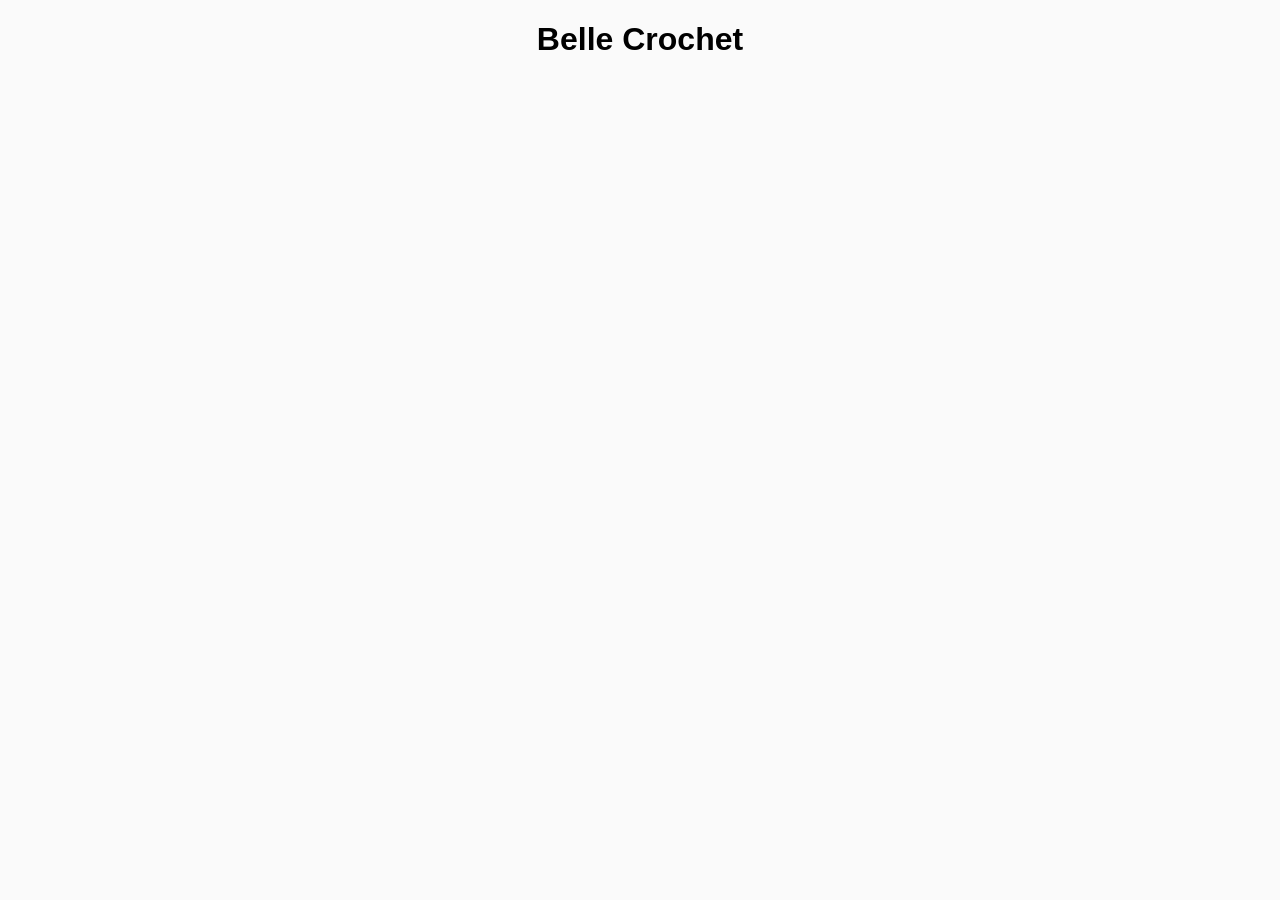
==== index.html @ a5067433 "Create index.html" ====
<!DOCTYPE html>
<html>
<head>
  <meta charset="UTF-8">
  <title>Belle Crochet</title>
  <style>
    body {
      font-family: Arial;
      margin: 20px;
      background: #fafafa;
    }
    h1 {
      text-align: center;
    }
    .product {
      border: 1px solid #ddd;
      padding: 10px;
      margin: 10px;
      background: white;
      border-radius: 8px;
      width: 250px;
      display: inline-block;
      vertical-align: top;
    }
    img {
      width: 100%;
      border-radius: 8px;
    }
    .category {
      font-size: 12px;
      color: gray;
    }
  </style>
</head>

<body>

<h1>Belle Crochet</h1>

<div id="products"></div>

<script>
fetch('products.json')
  .then(res => res.json())
  .then(data => {
    const container = document.getElementById('products');

    data.products.forEach(p => {
      const div = document.createElement('div');
      div.className = 'product';

      div.innerHTML = `
        <img src="images/${p.image}">
        <h3>${p.name}</h3>
        <p>${p.price}</p>
        <p class="category">${p.categories.join(', ')}</p>
      `;

      container.appendChild(div);
    });
  });
</script>

</body>
</html>
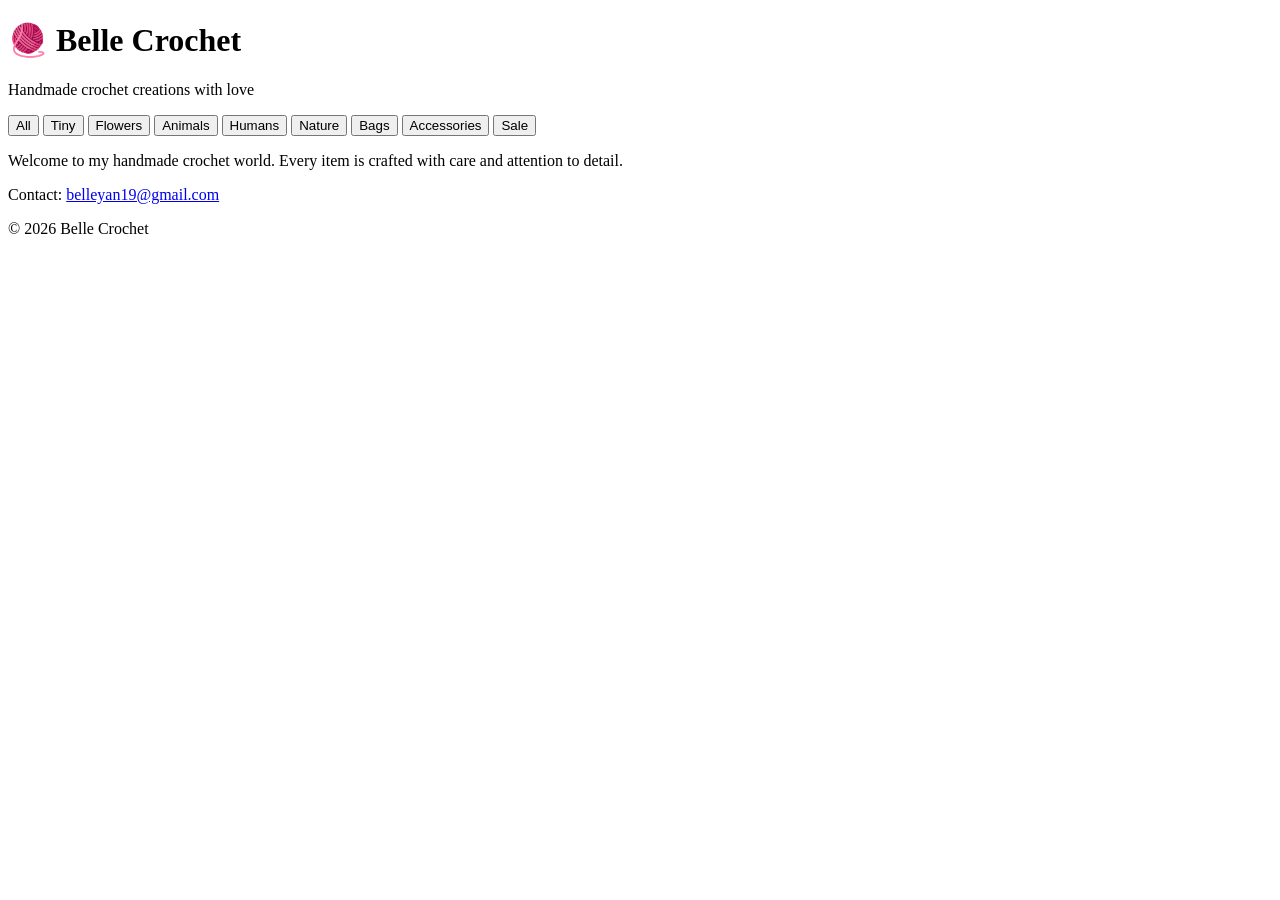
==== commit 42f3c4f3: "Update index.html" ====
--- a/index.html
+++ b/index.html
@@ -1,65 +1,45 @@
 <!DOCTYPE html>
-<html>
+<html lang="en">
 <head>
   <meta charset="UTF-8">
+  <meta name="viewport" content="width=device-width, initial-scale=1.0">
   <title>Belle Crochet</title>
-  <style>
-    body {
-      font-family: Arial;
-      margin: 20px;
-      background: #fafafa;
-    }
-    h1 {
-      text-align: center;
-    }
-    .product {
-      border: 1px solid #ddd;
-      padding: 10px;
-      margin: 10px;
-      background: white;
-      border-radius: 8px;
-      width: 250px;
-      display: inline-block;
-      vertical-align: top;
-    }
-    img {
-      width: 100%;
-      border-radius: 8px;
-    }
-    .category {
-      font-size: 12px;
-      color: gray;
-    }
-  </style>
+
+  <link rel="stylesheet" href="css/style.css">
 </head>
 
 <body>
 
-<h1>Belle Crochet</h1>
+<header class="header">
+  <h1>🧶 Belle Crochet</h1>
+  <p>Handmade crochet creations with love</p>
+</header>
 
-<div id="products"></div>
+<nav class="nav">
+  <button onclick="filterCategory('All')">All</button>
+  <button onclick="filterCategory('Tiny')">Tiny</button>
+  <button onclick="filterCategory('Flowers')">Flowers</button>
+  <button onclick="filterCategory('Animals')">Animals</button>
+  <button onclick="filterCategory('Humans')">Humans</button>
+  <button onclick="filterCategory('Nature')">Nature</button>
+  <button onclick="filterCategory('Bags')">Bags</button>
+  <button onclick="filterCategory('Accessories')">Accessories</button>
+  <button onclick="filterCategory('Sale')">Sale</button>
+</nav>
 
-<script>
-fetch('products.json')
-  .then(res => res.json())
-  .then(data => {
-    const container = document.getElementById('products');
+<section class="intro">
+  <p>Welcome to my handmade crochet world. Every item is crafted with care and attention to detail.</p>
+</section>
 
-    data.products.forEach(p => {
-      const div = document.createElement('div');
-      div.className = 'product';
+<main>
+  <div id="productGrid" class="grid"></div>
+</main>
 
-      div.innerHTML = `
-        <img src="images/${p.image}">
-        <h3>${p.name}</h3>
-        <p>${p.price}</p>
-        <p class="category">${p.categories.join(', ')}</p>
-      `;
+<footer class="footer">
+  <p>Contact: <a href="mailto:belleyan19@gmail.com">belleyan19@gmail.com</a></p>
+  <p>© 2026 Belle Crochet</p>
+</footer>
 
-      container.appendChild(div);
-    });
-  });
-</script>
-
+<script src="js/app.js"></script>
 </body>
 </html>
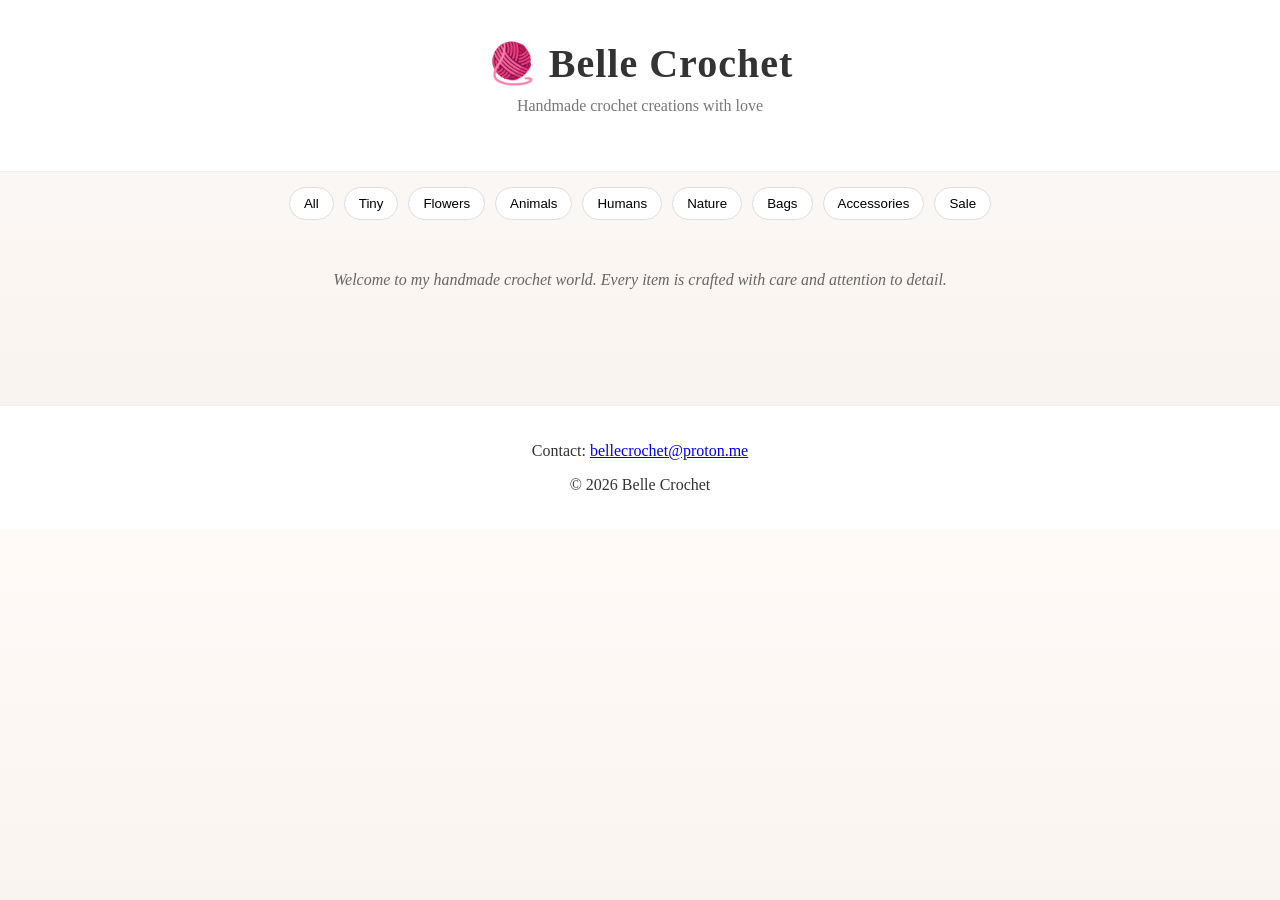
==== commit 602ca33b: "Update index.html" ====
--- a/index.html
+++ b/index.html
@@ -36,7 +36,7 @@
 </main>
 
 <footer class="footer">
-  <p>Contact: <a href="mailto:belleyan19@gmail.com">belleyan19@gmail.com</a></p>
+  <p>Contact: <a href="mailto:bellecrochet@proton.me">bellecrochet@proton.me</a></p>
   <p>© 2026 Belle Crochet</p>
 </footer>
 
--- a/css/style.css
+++ b/css/style.css
@@ -0,0 +1,107 @@
+body {
+  margin: 0;
+  font-family: "Georgia", serif;
+  background: linear-gradient(180deg, #fffaf7, #f7f2ee);
+  color: #333;
+}
+
+/* HEADER */
+.header {
+  text-align: center;
+  padding: 40px 20px;
+  background: #fff;
+  border-bottom: 1px solid #eee;
+}
+
+.header h1 {
+  font-size: 2.5rem;
+  margin: 0;
+  letter-spacing: 1px;
+}
+
+.header p {
+  color: #777;
+  margin-top: 10px;
+}
+
+/* NAV */
+.nav {
+  display: flex;
+  flex-wrap: wrap;
+  justify-content: center;
+  gap: 10px;
+  padding: 15px;
+  background: #faf7f4;
+}
+
+.nav button {
+  border: none;
+  padding: 8px 14px;
+  border-radius: 20px;
+  background: white;
+  cursor: pointer;
+  border: 1px solid #ddd;
+  transition: 0.2s;
+}
+
+.nav button:hover {
+  background: #f3e7df;
+}
+
+/* INTRO */
+.intro {
+  text-align: center;
+  padding: 20px;
+  font-style: italic;
+  color: #666;
+}
+
+/* GRID */
+.grid {
+  display: grid;
+  grid-template-columns: repeat(auto-fit, minmax(220px, 1fr));
+  gap: 20px;
+  padding: 20px;
+}
+
+/* PRODUCT CARD */
+.card {
+  background: white;
+  border-radius: 16px;
+  overflow: hidden;
+  box-shadow: 0 3px 10px rgba(0,0,0,0.08);
+  transition: transform 0.2s;
+}
+
+.card:hover {
+  transform: translateY(-5px);
+}
+
+.card img {
+  width: 100%;
+  height: 200px;
+  object-fit: cover;
+}
+
+.card-content {
+  padding: 12px;
+}
+
+.card h3 {
+  margin: 0;
+}
+
+.tags {
+  font-size: 12px;
+  color: #888;
+  margin-top: 5px;
+}
+
+/* FOOTER */
+.footer {
+  text-align: center;
+  padding: 20px;
+  background: #fff;
+  border-top: 1px solid #eee;
+  margin-top: 40px;
+}
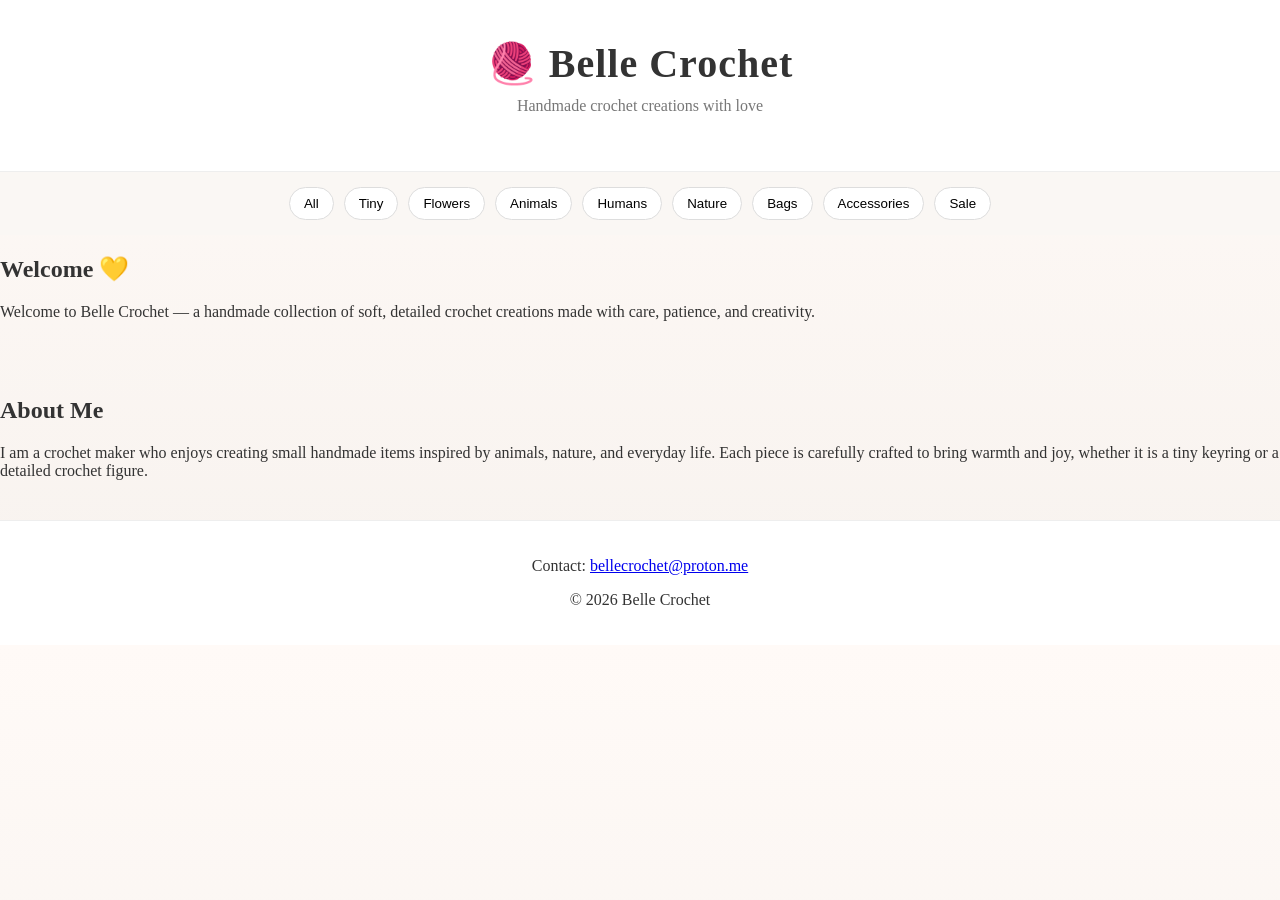
==== commit 594618b4: "Update index.html" ====
--- a/index.html
+++ b/index.html
@@ -27,13 +27,27 @@
   <button onclick="filterCategory('Sale')">Sale</button>
 </nav>
 
-<section class="intro">
-  <p>Welcome to my handmade crochet world. Every item is crafted with care and attention to detail.</p>
+<!-- ✅ WELCOME SECTION -->
+<section class="welcome">
+  <h2>Welcome 💛</h2>
+  <p>
+    Welcome to Belle Crochet — a handmade collection of soft, detailed crochet creations made with care, patience, and creativity.
+  </p>
 </section>
 
+<!-- PRODUCTS -->
 <main>
   <div id="productGrid" class="grid"></div>
 </main>
+
+<!-- ✅ ABOUT ME -->
+<section class="about">
+  <h2>About Me</h2>
+  <p>
+    I am a crochet maker who enjoys creating small handmade items inspired by animals, nature, and everyday life.
+    Each piece is carefully crafted to bring warmth and joy, whether it is a tiny keyring or a detailed crochet figure.
+  </p>
+</section>
 
 <footer class="footer">
   <p>Contact: <a href="mailto:bellecrochet@proton.me">bellecrochet@proton.me</a></p>
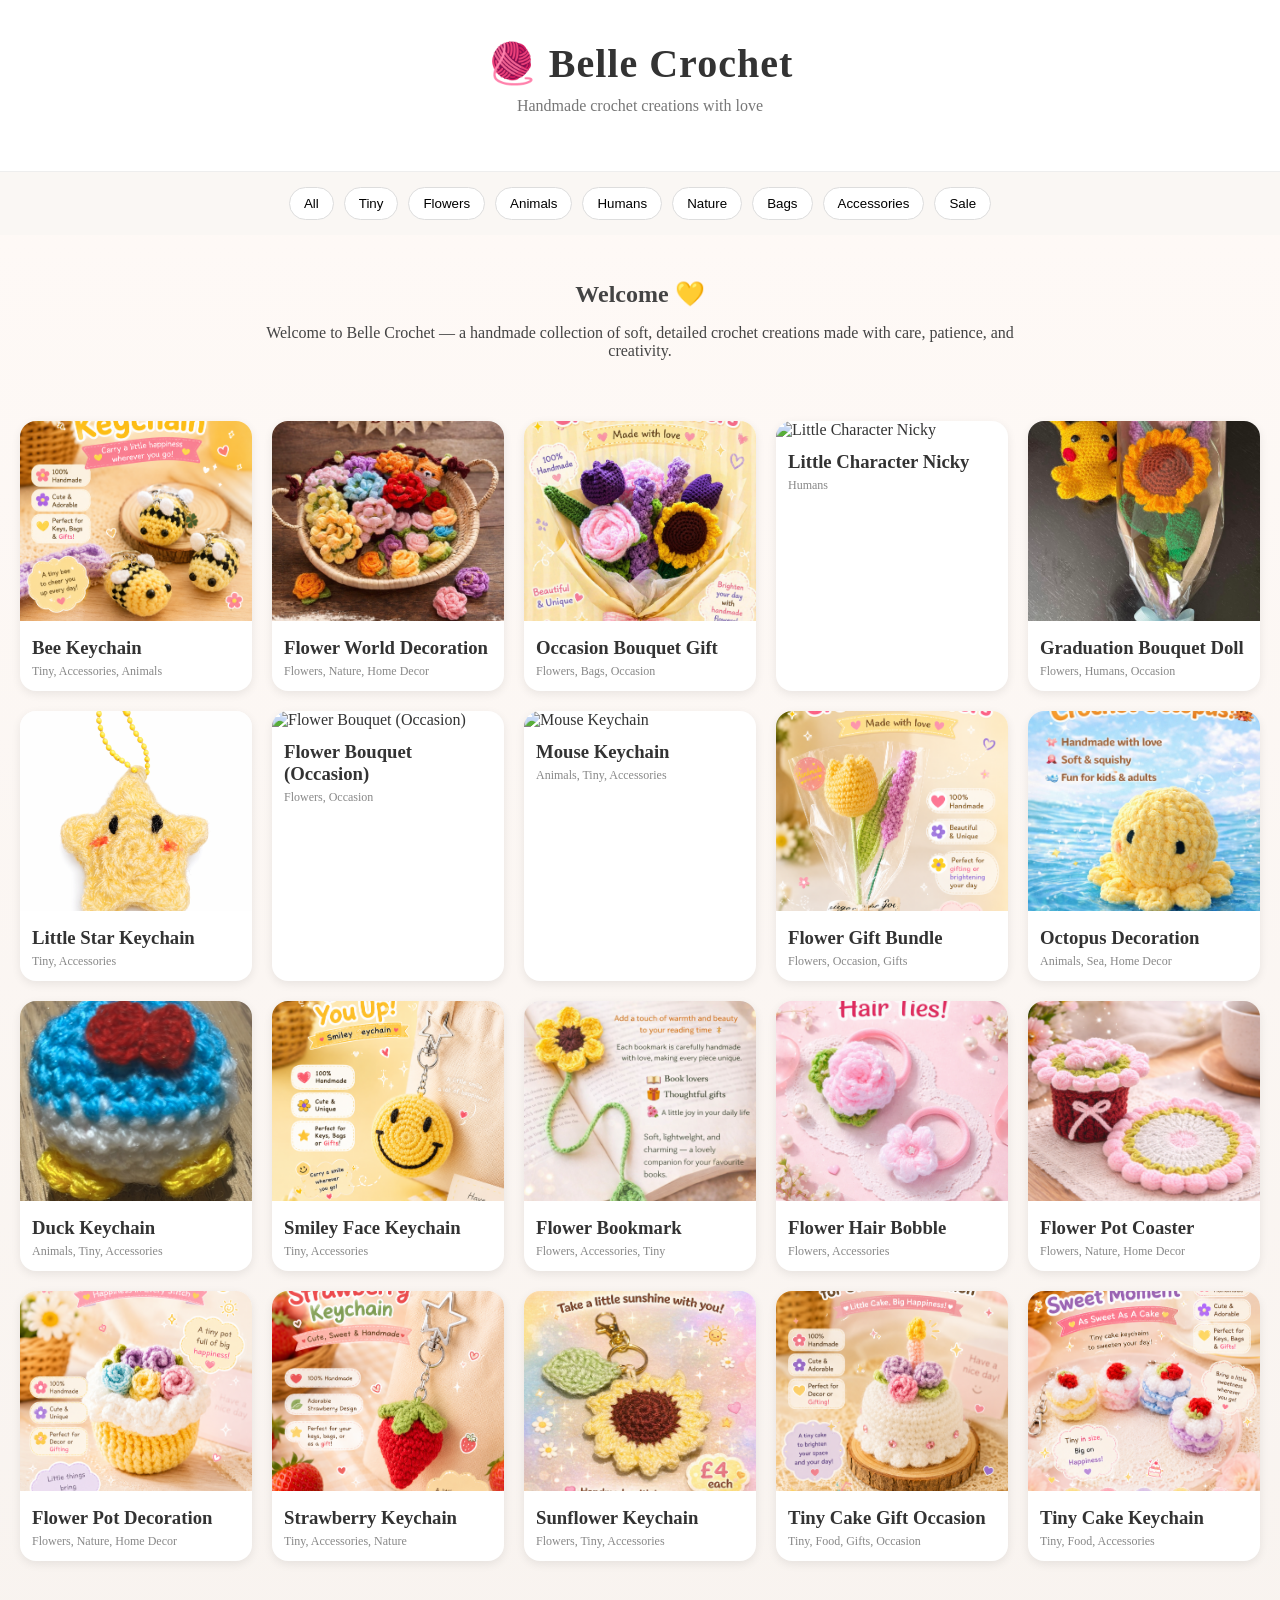
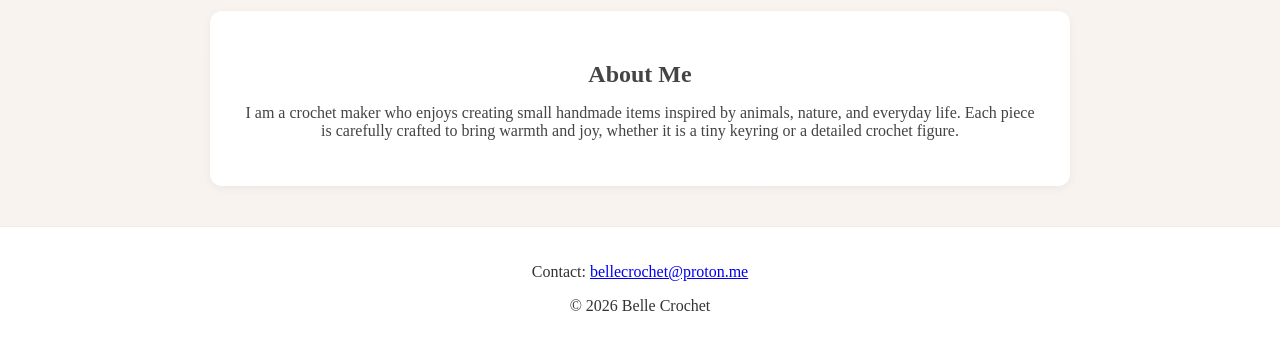
==== commit 72adeeca: "Update index.html" ====
--- a/index.html
+++ b/index.html
@@ -4,7 +4,7 @@
   <meta charset="UTF-8">
   <meta name="viewport" content="width=device-width, initial-scale=1.0">
   <title>Belle Crochet</title>
-
+  <link rel="icon" href="data:image/svg+xml,<svg xmlns=%22http://www.w3.org/2000/svg%22 viewBox=%220 0 100 100%22><text y=%22.9em%22 font-size=%2290%22>🧶</text></svg>">
   <link rel="stylesheet" href="css/style.css">
 </head>
 
--- a/css/style.css
+++ b/css/style.css
@@ -105,3 +105,24 @@
   border-top: 1px solid #eee;
   margin-top: 40px;
 }
+
+.welcome, .about {
+  text-align: center;
+  padding: 25px;
+  max-width: 800px;
+  margin: auto;
+  color: #444;
+}
+
+.welcome h2, .about h2 {
+  margin-bottom: 10px;
+  font-family: Georgia, serif;
+}
+
+.about {
+  margin-top: 30px;
+  background: #fff;
+  border-radius: 12px;
+  padding: 30px;
+  box-shadow: 0 2px 10px rgba(0,0,0,0.05);
+}
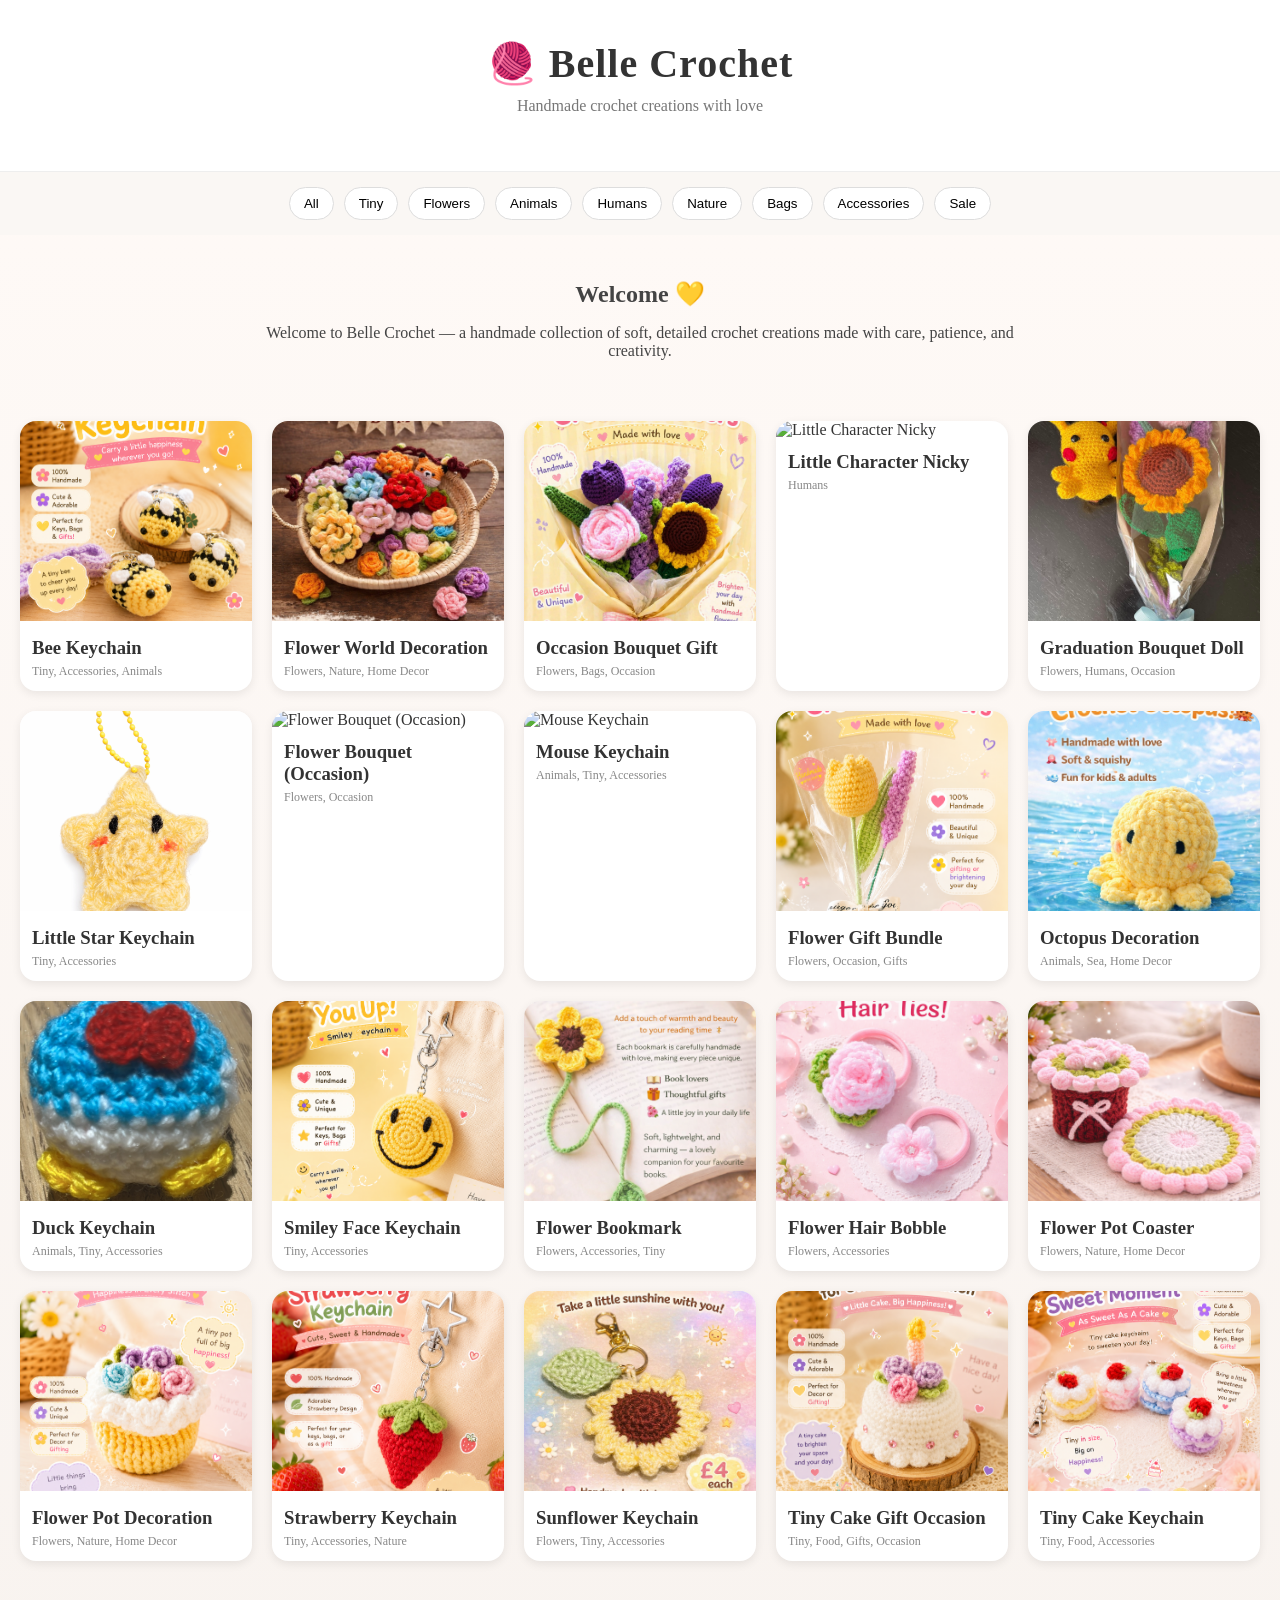
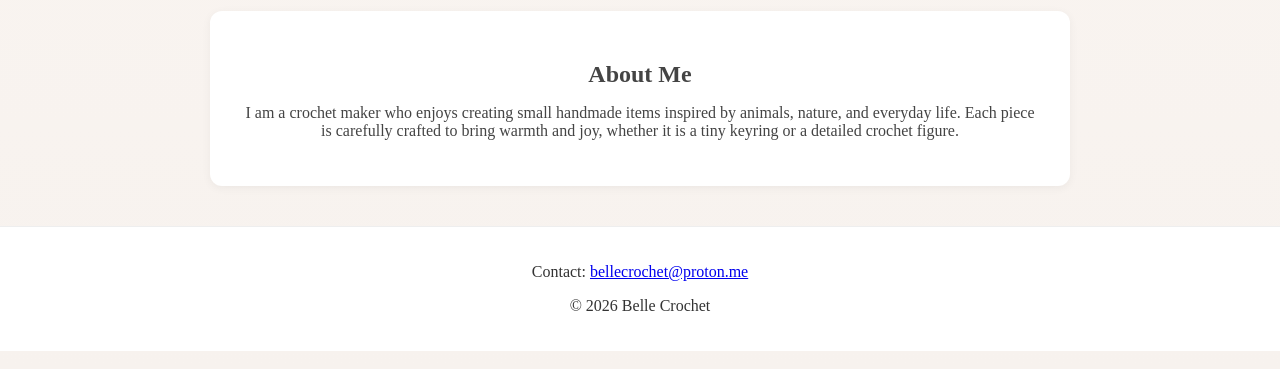
==== commit 392bc4a8: "Update index.html" ====
--- a/index.html
+++ b/index.html
@@ -54,6 +54,11 @@
   <p>© 2026 Belle Crochet</p>
 </footer>
 
+<!-- IMAGE LIGHTBOX -->
+<div id="lightbox" class="lightbox" onclick="closeLightbox()">
+  <img id="lightboxImg" src="" alt="">
+</div>
+  
 <script src="js/app.js"></script>
 </body>
 </html>
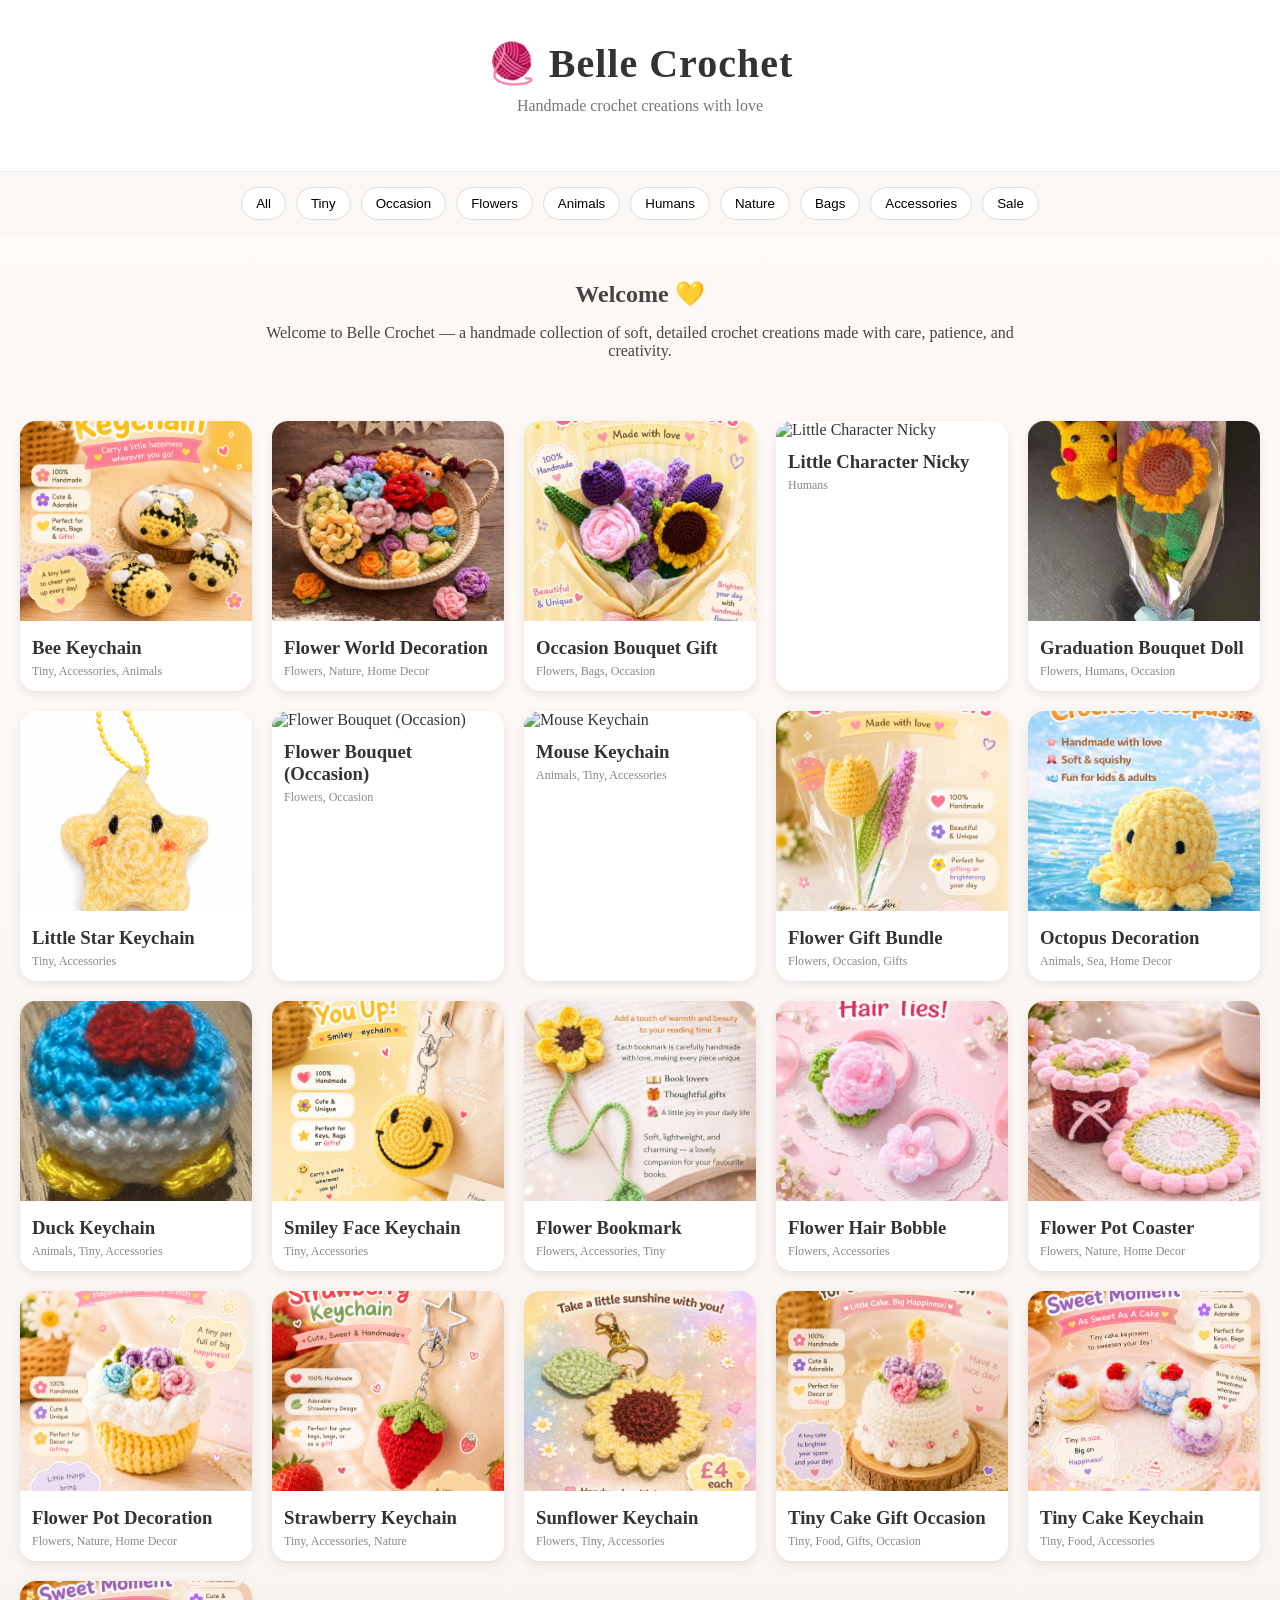
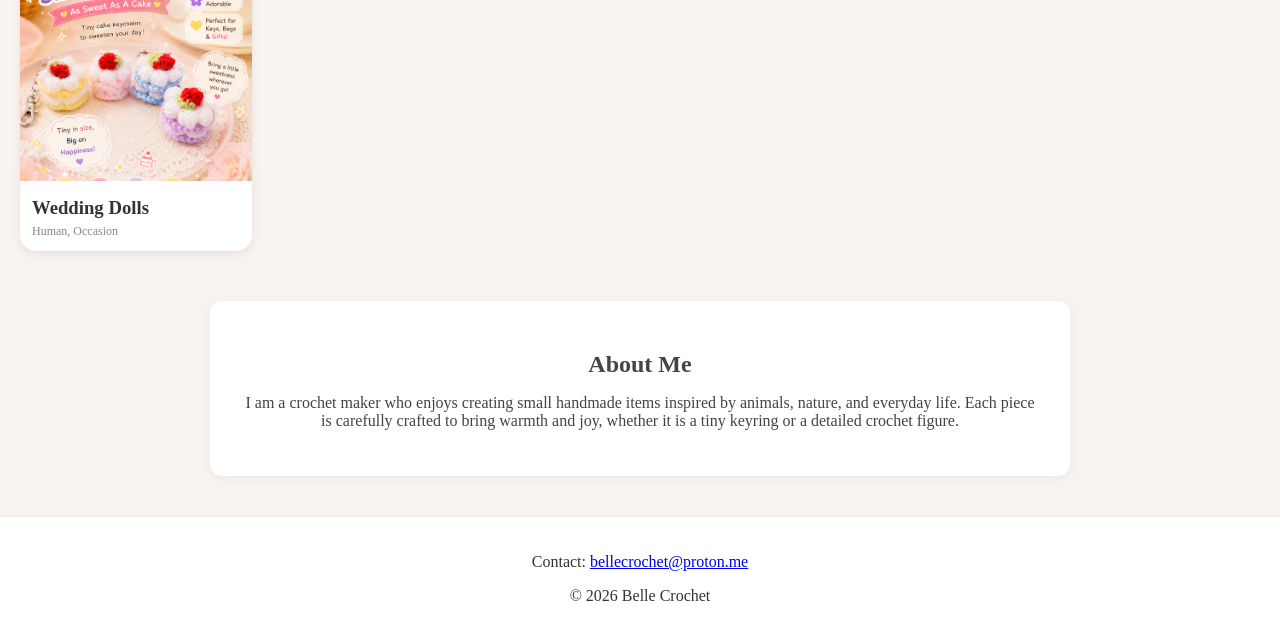
==== commit d8371fdc: "Update index.html" ====
--- a/index.html
+++ b/index.html
@@ -18,6 +18,7 @@
 <nav class="nav">
   <button onclick="filterCategory('All')">All</button>
   <button onclick="filterCategory('Tiny')">Tiny</button>
+  <button onclick="filterCategory('Occasion')">Occasion</button>  
   <button onclick="filterCategory('Flowers')">Flowers</button>
   <button onclick="filterCategory('Animals')">Animals</button>
   <button onclick="filterCategory('Humans')">Humans</button>
--- a/css/style.css
+++ b/css/style.css
@@ -126,3 +126,28 @@
   padding: 30px;
   box-shadow: 0 2px 10px rgba(0,0,0,0.05);
 }
+
+/* LIGHTBOX BACKGROUND */
+.lightbox {
+  display: none;
+  position: fixed;
+  top: 0;
+  left: 0;
+  width: 100%;
+  height: 100%;
+  background: rgba(0,0,0,0.85);
+  justify-content: center;
+  align-items: center;
+  z-index: 999;
+}
+
+/* LIGHTBOX IMAGE */
+.lightbox img {
+  max-width: 90%;
+  max-height: 90%;
+  border-radius: 12px;
+  box-shadow: 0 10px 30px rgba(0,0,0,0.5);
+  transform: scale(1);
+  transition: 0.2s;
+  cursor: zoom-out;
+}
